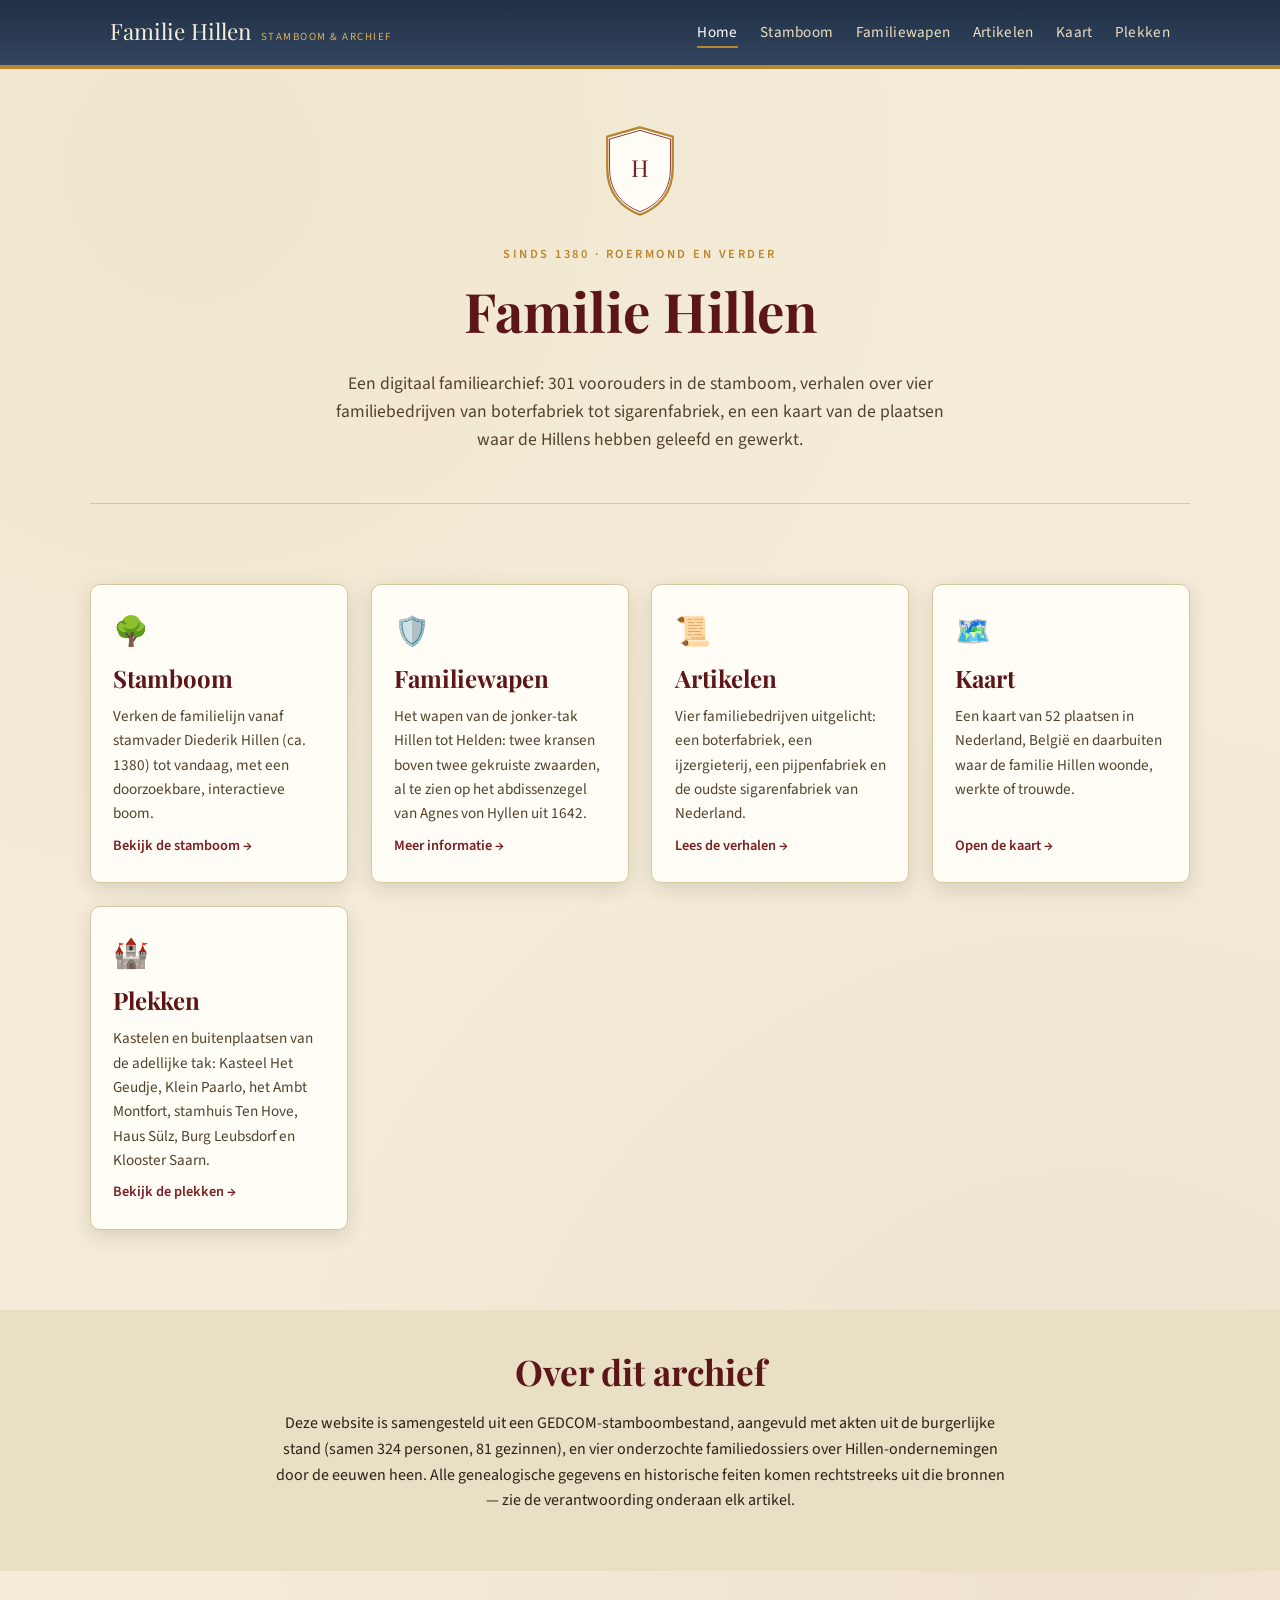
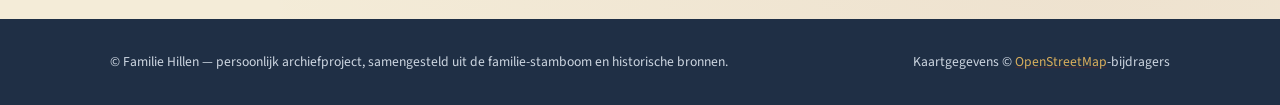
==== index.html @ 3fff516b "Eerste generaties: geen NN meer, stamvader schepen, kwartierbewijs 1577 en necrologium verwerkt Co-A" ====
<!DOCTYPE html>
<html lang="nl">
<head>
<meta charset="UTF-8">
<meta name="viewport" content="width=device-width, initial-scale=1.0">
<title>Home · Familie Hillen</title>
<meta name="description" content="Digitaal familiearchief van de familie Hillen: stamboom, familiewapen, artikelen en kaart.">
<link rel="preconnect" href="https://fonts.googleapis.com"><link rel="preconnect" href="https://fonts.gstatic.com" crossorigin><link href="https://fonts.googleapis.com/css2?family=Playfair+Display:wght@600;700;800&family=Source+Sans+3:wght@400;600;700&display=swap" rel="stylesheet">
<link rel="stylesheet" href="css/style.css">

</head>
<body>
<header class="site-header">
  <div class="container">
    <a class="brand" href="index.html">Familie Hillen <small>Stamboom &amp; archief</small></a>
    <button class="nav-toggle" id="nav-toggle" type="button" aria-label="Menu">
      <span></span><span></span><span></span>
    </button>
    <nav class="main-nav" id="main-nav">
      <ul>
        <li><a href="index.html" class="active">Home</a></li>
        <li><a href="stamboom.html">Stamboom</a></li>
        <li><a href="wapen.html">Familiewapen</a></li>
        <li><a href="artikelen.html">Artikelen</a></li>
        <li><a href="kaart.html">Kaart</a></li>
        <li><a href="plekken.html">Plekken</a></li>
      </ul>
    </nav>
  </div>
</header>
<main>

<section class="hero container">
  <svg class="hero-crest" viewBox="0 0 100 120" aria-hidden="true">
    <path d="M50 4 L92 16 V56 C92 90 72 108 50 116 C28 108 8 90 8 56 V16 Z"
          fill="#fffdf6" stroke="#b8862f" stroke-width="3"/>
    <path d="M50 4 L92 16 V56 C92 90 72 108 50 116 C28 108 8 90 8 56 V16 Z"
          fill="none" stroke="#7a1f22" stroke-width="1.2" transform="scale(0.93)" transform-origin="50 60"/>
    <text x="50" y="68" text-anchor="middle" font-family="Playfair Display, serif" font-size="30" fill="#7a1f22">H</text>
  </svg>
  <p class="kicker">Sinds 1380 · Roermond en verder</p>
  <h1>Familie Hillen</h1>
  <p class="lede">Een digitaal familiearchief: 301 voorouders in de stamboom, verhalen over
  vier familiebedrijven van boterfabriek tot sigarenfabriek, en een kaart van de plaatsen waar de Hillens
  hebben geleefd en gewerkt.</p>
</section>

<section class="section container">
  <div class="teaser-grid">
    <a class="teaser-card" href="stamboom.html">
      <span class="icon">🌳</span>
      <h3>Stamboom</h3>
      <p>Verken de familielijn vanaf stamvader Diederik Hillen (ca. 1380) tot vandaag, met een doorzoekbare,
      interactieve boom.</p>
      <span class="go">Bekijk de stamboom →</span>
    </a>
    <a class="teaser-card" href="wapen.html">
      <span class="icon">🛡️</span>
      <h3>Familiewapen</h3>
      <p>Het wapen van de jonker-tak Hillen tot Helden: twee kransen boven twee gekruiste zwaarden, al te zien op
      het abdissenzegel van Agnes von Hyllen uit 1642.</p>
      <span class="go">Meer informatie →</span>
    </a>
    <a class="teaser-card" href="artikelen.html">
      <span class="icon">📜</span>
      <h3>Artikelen</h3>
      <p>Vier familiebedrijven uitgelicht: een boterfabriek, een ijzergieterij, een pijpenfabriek en de oudste
      sigarenfabriek van Nederland.</p>
      <span class="go">Lees de verhalen →</span>
    </a>
    <a class="teaser-card" href="kaart.html">
      <span class="icon">🗺️</span>
      <h3>Kaart</h3>
      <p>Een kaart van 52 plaatsen in Nederland, België en daarbuiten waar de familie Hillen
      woonde, werkte of trouwde.</p>
      <span class="go">Open de kaart →</span>
    </a>
    <a class="teaser-card" href="plekken.html">
      <span class="icon">🏰</span>
      <h3>Plekken</h3>
      <p>Kastelen en buitenplaatsen van de adellijke tak: Kasteel Het Geudje, Klein Paarlo, het
      Ambt Montfort, stamhuis Ten Hove, Haus Sülz, Burg Leubsdorf en Klooster Saarn.</p>
      <span class="go">Bekijk de plekken →</span>
    </a>
  </div>
</section>

<section class="section alt">
  <div class="container narrow" style="text-align:center;">
    <h2>Over dit archief</h2>
    <p>Deze website is samengesteld uit een GEDCOM-stamboombestand, aangevuld met akten uit de burgerlijke stand
    (samen 324 personen, 81 gezinnen), en vier onderzochte familiedossiers over Hillen-ondernemingen door de eeuwen
    heen. Alle genealogische gegevens en historische feiten komen rechtstreeks uit die bronnen — zie de
    verantwoording onderaan elk artikel.</p>
  </div>
</section>

</main>
<footer class="site-footer">
  <div class="container">
    <span>&copy; Familie Hillen — persoonlijk archiefproject, samengesteld uit de familie-stamboom en historische bronnen.</span>
    <span>Kaartgegevens &copy; <a href="https://www.openstreetmap.org/copyright" target="_blank" rel="noopener">OpenStreetMap</a>-bijdragers</span>
  </div>
</footer>
<script>
document.getElementById('nav-toggle').addEventListener('click', function() {
  this.classList.toggle('open');
  document.getElementById('main-nav').classList.toggle('open');
});
</script>
<script src="js/lightbox.js"></script>
</body>
</html>
---- css/style.css ----
/* Familie Hillen — gedeelde stijl. Warme, "historisch archief"-uitstraling. */

:root {
  --parchment: #f4ecd8;
  --parchment-dark: #e9dfc4;
  --ink: #2b2115;
  --ink-soft: #52412c;
  --red: #7a1f22;
  --red-dark: #5c1618;
  --gold: #b8862f;
  --gold-light: #d9ae5c;
  --navy: #1f2f45;
  --navy-light: #33465f;
  --card-bg: #fffdf6;
  --border: #d8c7a0;
  --shadow: 0 6px 20px rgba(43, 33, 21, 0.14);
  --radius: 10px;
  --serif: "Playfair Display", Georgia, "Times New Roman", serif;
  --sans: "Source Sans 3", "Segoe UI", Arial, sans-serif;
}

* { box-sizing: border-box; }

html { scroll-behavior: smooth; }

body {
  margin: 0;
  background-color: var(--parchment);
  background-image:
    radial-gradient(circle at 15% 10%, rgba(184, 134, 47, 0.06), transparent 40%),
    radial-gradient(circle at 85% 90%, rgba(122, 31, 34, 0.05), transparent 45%);
  color: var(--ink);
  font-family: var(--sans);
  line-height: 1.6;
  -webkit-font-smoothing: antialiased;
}

h1, h2, h3, h4, .display {
  font-family: var(--serif);
  color: var(--red-dark);
  line-height: 1.2;
  margin: 0 0 0.5em;
}

h1 { font-size: clamp(2rem, 4vw + 1rem, 3.4rem); }
h2 { font-size: clamp(1.5rem, 2vw + 1rem, 2.2rem); }
h3 { font-size: clamp(1.15rem, 1vw + 1rem, 1.5rem); }

a { color: var(--red); text-decoration-color: rgba(122, 31, 34, 0.35); }
a:hover { color: var(--red-dark); }

p { margin: 0 0 1em; }

img { max-width: 100%; display: block; }

.container {
  max-width: 1100px;
  margin: 0 auto;
  padding: 0 1.25rem;
}

.narrow { max-width: 780px; }

/* Header / nav */
header.site-header {
  background: linear-gradient(180deg, var(--navy) 0%, var(--navy-light) 100%);
  color: #f4ecd8;
  border-bottom: 4px solid var(--gold);
}

.site-header .container {
  display: flex;
  align-items: center;
  justify-content: space-between;
  flex-wrap: wrap;
  gap: 0.75rem;
  padding-top: 0.9rem;
  padding-bottom: 0.9rem;
}

.brand {
  display: flex;
  align-items: baseline;
  gap: 0.6rem;
  font-family: var(--serif);
  font-size: 1.4rem;
  color: #f7efd9;
  text-decoration: none;
}

.brand small {
  font-family: var(--sans);
  font-size: 0.68rem;
  letter-spacing: 0.14em;
  text-transform: uppercase;
  color: var(--gold-light);
}

nav.main-nav ul {
  list-style: none;
  display: flex;
  gap: 1.4rem;
  margin: 0;
  padding: 0;
  flex-wrap: wrap;
}

nav.main-nav a {
  color: #ecdfc0;
  text-decoration: none;
  font-size: 0.95rem;
  letter-spacing: 0.02em;
  padding-bottom: 3px;
  border-bottom: 2px solid transparent;
}

nav.main-nav a:hover,
nav.main-nav a.active {
  color: #fff;
  border-bottom-color: var(--gold);
}

.nav-toggle { display: none; }

/* Hero */
.hero {
  padding: 3.4rem 0 3rem;
  text-align: center;
  border-bottom: 1px solid var(--border);
}

.hero .kicker {
  font-family: var(--sans);
  text-transform: uppercase;
  letter-spacing: 0.2em;
  font-size: 0.78rem;
  color: var(--gold);
  font-weight: 600;
}

.hero p.lede {
  max-width: 620px;
  margin: 0.9rem auto 0;
  font-size: 1.1rem;
  color: var(--ink-soft);
}

.hero-crest {
  width: 78px;
  height: 96px;
  margin: 0 auto 1.1rem;
}

/* Section teasers on the homepage */
.teaser-grid {
  display: grid;
  grid-template-columns: repeat(auto-fit, minmax(220px, 1fr));
  gap: 1.4rem;
  margin: 2.4rem 0;
}

.teaser-card {
  background: var(--card-bg);
  border: 1px solid var(--border);
  border-radius: var(--radius);
  box-shadow: var(--shadow);
  padding: 1.6rem 1.4rem;
  text-decoration: none;
  color: var(--ink);
  display: flex;
  flex-direction: column;
  gap: 0.5rem;
  transition: transform 0.15s ease, box-shadow 0.15s ease;
}

.teaser-card:hover {
  transform: translateY(-3px);
  box-shadow: 0 10px 26px rgba(43, 33, 21, 0.2);
}

.teaser-card .icon { font-size: 1.8rem; }
.teaser-card h3 { margin-bottom: 0.2rem; }
.teaser-card p { color: var(--ink-soft); font-size: 0.95rem; margin: 0; }
.teaser-card .go { margin-top: auto; color: var(--red); font-weight: 600; font-size: 0.9rem; }

/* Generic content sections */
.section { padding: 2.6rem 0; }
.section.alt { background: var(--parchment-dark); }
.section-head { text-align: center; margin-bottom: 2rem; }
.section-head .kicker {
  text-transform: uppercase;
  letter-spacing: 0.16em;
  font-size: 0.75rem;
  color: var(--gold);
  font-weight: 700;
}

/* Cards used on the articles overview */
.card-grid {
  display: grid;
  grid-template-columns: repeat(auto-fit, minmax(250px, 1fr));
  gap: 1.6rem;
}

.article-card {
  background: var(--card-bg);
  border: 1px solid var(--border);
  border-radius: var(--radius);
  overflow: hidden;
  box-shadow: var(--shadow);
  text-decoration: none;
  color: var(--ink);
  display: flex;
  flex-direction: column;
}

.article-card .thumb {
  aspect-ratio: 4 / 3;
  overflow: hidden;
  background: var(--parchment-dark);
}

.article-card .thumb img { width: 100%; height: 100%; object-fit: cover; }

.article-card .body { padding: 1.1rem 1.2rem 1.4rem; display: flex; flex-direction: column; gap: 0.4rem; flex: 1; }
.article-card .era { font-size: 0.78rem; text-transform: uppercase; letter-spacing: 0.08em; color: var(--gold); font-weight: 700; }
.article-card h3 { margin: 0; }
.article-card p { color: var(--ink-soft); font-size: 0.93rem; margin: 0; }
.article-card .go { margin-top: auto; color: var(--red); font-weight: 600; font-size: 0.88rem; }

/* Article detail page */
.article-hero {
  position: relative;
  border-bottom: 4px solid var(--gold);
  background: var(--parchment-dark);
  display: flex;
  justify-content: center;
}
.article-hero img { width: auto; height: auto; max-width: 100%; max-height: 420px; object-fit: contain; }
.article-hero .caption {
  font-size: 0.8rem;
  color: var(--ink-soft);
  background: var(--parchment-dark);
  padding: 0.5rem 1rem;
  border-top: 1px solid var(--border);
}

.article-head { padding: 2rem 0 0.4rem; text-align: center; }
.article-head .era { color: var(--gold); text-transform: uppercase; letter-spacing: 0.14em; font-size: 0.78rem; font-weight: 700; }
.article-head h1 { margin: 0.4rem 0 0.3rem; }
.article-head .sub { color: var(--ink-soft); font-size: 1.05rem; }

.article-layout {
  display: grid;
  grid-template-columns: 240px 1fr;
  gap: 2.4rem;
  align-items: start;
  padding: 1.6rem 0 3rem;
}

@media (max-width: 780px) {
  .article-layout { grid-template-columns: 1fr; }
}

.facts-box {
  background: var(--card-bg);
  border: 1px solid var(--border);
  border-left: 5px solid var(--red);
  border-radius: var(--radius);
  padding: 1.2rem 1.3rem;
  position: sticky;
  top: 1rem;
  box-shadow: var(--shadow);
}
.facts-box dt {
  font-size: 0.72rem;
  text-transform: uppercase;
  letter-spacing: 0.1em;
  color: var(--gold);
  font-weight: 700;
  margin-top: 0.9rem;
}
.facts-box dt:first-child { margin-top: 0; }
.facts-box dd { margin: 0.2rem 0 0; font-size: 0.92rem; color: var(--ink); }

.article-body h2 {
  margin-top: 2.1rem;
  border-bottom: 1px solid var(--border);
  padding-bottom: 0.35rem;
}
.article-body figure { margin: 1.6rem 0; }
.article-body figure img { border: 1px solid var(--border); border-radius: 6px; box-shadow: var(--shadow); }
.article-body figcaption { font-size: 0.83rem; color: var(--ink-soft); margin-top: 0.4rem; font-style: italic; }

.sources {
  margin-top: 2.4rem;
  padding-top: 1.2rem;
  border-top: 1px solid var(--border);
  font-size: 0.82rem;
  color: var(--ink-soft);
}
.sources h4 { font-family: var(--sans); font-size: 0.78rem; text-transform: uppercase; letter-spacing: 0.1em; color: var(--gold); margin-bottom: 0.5rem; }
.sources ul { padding-left: 1.1rem; margin: 0; }
.sources li { margin-bottom: 0.25rem; }

/* Stamboom page */
#tree-wrap {
  border: 1px solid var(--border);
  border-radius: var(--radius);
  background: var(--card-bg);
  box-shadow: var(--shadow);
  overflow: hidden;
  position: relative;
}
#tree-svg { width: 100%; height: 75vh; min-height: 520px; display: block; cursor: grab; }
#tree-svg:active { cursor: grabbing; }

.tree-toolbar {
  display: flex;
  gap: 0.8rem;
  flex-wrap: wrap;
  align-items: center;
  margin-bottom: 1rem;
}

.search-box {
  position: relative;
  flex: 1;
  min-width: 240px;
}

.search-box input[type="search"] {
  width: 100%;
  padding: 0.55rem 0.8rem;
  border: 1px solid var(--border);
  border-radius: 6px;
  font-size: 0.95rem;
  background: var(--card-bg);
}

.tree-toolbar button, .btn {
  padding: 0.55rem 1rem;
  border: 1px solid var(--red);
  background: var(--red);
  color: #fff;
  border-radius: 6px;
  cursor: pointer;
  font-size: 0.9rem;
}
.tree-toolbar button.secondary, .btn.secondary {
  background: transparent;
  color: var(--red);
}
.tree-toolbar button.secondary.active {
  background: var(--navy);
  border-color: var(--navy);
  color: #fff;
}
#my-line-btn {
  background: var(--gold);
  border-color: var(--gold);
  color: #fff;
}

.depth-controls {
  display: flex;
  align-items: center;
  gap: 0.35rem;
  background: var(--card-bg);
  border: 1px solid var(--border);
  border-radius: 6px;
  padding: 0.3rem 0.5rem;
}
.depth-label { font-size: 0.82rem; color: var(--ink-soft); margin-right: 0.1rem; }
.depth-btn {
  padding: 0.35rem 0.6rem;
  border: 1px solid var(--border);
  background: transparent;
  color: var(--ink);
  border-radius: 5px;
  cursor: pointer;
  font-size: 0.85rem;
}
.depth-btn.active { background: var(--navy); border-color: var(--navy); color: #fff; }

#search-results {
  position: absolute;
  top: calc(100% + 4px);
  left: 0;
  width: 100%;
  z-index: 50;
  background: var(--card-bg);
  border: 1px solid var(--border);
  border-radius: 6px;
  box-shadow: 0 8px 24px rgba(43, 33, 21, 0.2);
  max-height: 280px;
  overflow-y: auto;
  display: none;
}
#search-results div {
  padding: 0.5rem 0.8rem;
  cursor: pointer;
  font-size: 0.9rem;
  border-bottom: 1px solid var(--parchment-dark);
}
#search-results div:hover { background: var(--parchment-dark); }
#search-results .search-years {
  color: var(--ink-soft);
  font-size: 0.82rem;
}
#search-results .search-hint {
  display: block;
  font-size: 0.78rem;
  color: var(--gold);
  margin-top: 0.15rem;
  line-height: 1.3;
  white-space: nowrap;
  overflow: hidden;
  text-overflow: ellipsis;
}

/* Vertical tree — nodes */
.tree-node circle {
  fill: var(--card-bg);
  stroke: var(--red);
  stroke-width: 2.5px;
  cursor: pointer;
  transition: fill 0.15s;
}
.tree-node.has-children circle {
  fill: var(--gold-light);
}
.tree-node circle:hover {
  fill: var(--red);
  stroke: var(--red-dark);
}
.tree-node .node-name {
  font-family: var(--sans);
  font-size: 12px;
  font-weight: 600;
  fill: var(--ink);
  cursor: pointer;
  transition: fill 0.12s;
}
.tree-node .node-name:hover {
  fill: var(--red);
  text-decoration: underline;
}
.tree-node .node-years {
  font-family: var(--sans);
  font-size: 10px;
  fill: var(--ink-soft);
}
.tree-node .node-toggle {
  font-family: var(--sans);
  font-size: 11px;
  font-weight: 700;
  fill: #fff;
  cursor: pointer;
  pointer-events: all;
}

/* Vertical tree — links (step connectors) */
.tree-link {
  fill: none;
  stroke: var(--border);
  stroke-width: 2.2px;
}

/* "Mijn tak" — Thijn's own direct line, root to self. Bold and unmistakable against the thin gray tree links. */
.tree-node.my-line circle {
  r: 9;
  fill: var(--gold-light);
  stroke: var(--gold);
  stroke-width: 5px;
}
.tree-node.my-line .node-name {
  fill: #8a5a00;
  font-weight: 700;
  font-size: 13px;
}
.tree-link.my-line {
  stroke: var(--gold);
  stroke-width: 6px;
  stroke-linecap: round;
}

/* Highlighted node */
.tree-node.highlighted circle {
  stroke: var(--gold) !important;
  stroke-width: 4px !important;
  fill: var(--red) !important;
  filter: drop-shadow(0 0 10px rgba(184, 134, 47, 0.9));
  animation: pulse-node 1.5s ease-in-out infinite alternate;
}
@keyframes pulse-node {
  0% { transform: scale(1); filter: drop-shadow(0 0 4px rgba(184, 134, 47, 0.7)); }
  100% { transform: scale(1.35); filter: drop-shadow(0 0 14px rgba(184, 134, 47, 1)); }
}
.tree-node.highlighted .node-name {
  font-weight: 800;
  fill: var(--red-dark);
}

.search-spouse {
  color: var(--gold);
  font-size: 0.8rem;
  font-style: italic;
}

.detail-banner {
  padding: 0.75rem 0.9rem;
  margin-bottom: 1rem;
  border-radius: 6px;
  font-size: 0.85rem;
  line-height: 1.4;
}
.detail-banner.partner {
  background: #fff8eb;
  border: 1px solid var(--gold);
  border-left: 4px solid var(--gold);
  color: var(--ink);
}
.detail-banner.unlinked {
  background: #fdf5f5;
  border: 1px solid #d88;
  border-left: 4px solid var(--red);
  color: var(--ink);
}
.detail-link, .detail-child-link {
  color: var(--red);
  font-weight: 600;
  cursor: pointer;
  text-decoration: underline;
  text-decoration-color: rgba(122, 31, 34, 0.3);
}
.detail-link:hover, .detail-child-link:hover {
  color: var(--red-dark);
}
.btn-suggest {
  display: inline-block;
  margin-top: 0.5rem;
  padding: 0.35rem 0.75rem;
  background: var(--red);
  color: #fff;
  border: none;
  border-radius: 4px;
  font-size: 0.82rem;
  cursor: pointer;
  transition: background 0.15s;
}
.btn-suggest:hover {
  background: var(--red-dark);
}

/* Slide-in detail panel */
#detail-panel {
  position: fixed;
  top: 0;
  right: -420px;
  width: 400px;
  max-width: 90vw;
  height: 100vh;
  background: var(--card-bg);
  border-left: 5px solid var(--gold);
  box-shadow: -4px 0 24px rgba(43, 33, 21, 0.18);
  z-index: 100;
  overflow-y: auto;
  padding: 0;
  transition: right 0.35s cubic-bezier(0.4, 0, 0.2, 1);
  display: block;
}
#detail-panel.active {
  right: 0;
}

.detail-close {
  position: absolute;
  top: 1rem;
  right: 1rem;
  background: none;
  border: none;
  font-size: 1.6rem;
  cursor: pointer;
  color: var(--ink-soft);
  line-height: 1;
  z-index: 2;
  padding: 0.2rem 0.5rem;
  border-radius: 4px;
}
.detail-close:hover {
  background: var(--parchment-dark);
  color: var(--red);
}

.detail-header {
  padding: 2rem 1.6rem 1.2rem;
  border-bottom: 1px solid var(--border);
  background: linear-gradient(180deg, var(--parchment-dark) 0%, var(--card-bg) 100%);
}
.detail-header.male {
  border-top: 4px solid #3b6ea5;
}
.detail-header.female {
  border-top: 4px solid #a53b6e;
}
.detail-sex {
  font-size: 1.4rem;
  display: block;
  margin-bottom: 0.3rem;
}
.detail-header h3 {
  font-family: var(--serif);
  font-size: 1.4rem;
  color: var(--red-dark);
  margin: 0 0 0.2rem;
}
.detail-years {
  color: var(--gold);
  font-weight: 700;
  font-size: 1rem;
}

.detail-body {
  padding: 1.2rem 1.6rem 2rem;
}

.detail-field {
  margin-bottom: 0.9rem;
}
.detail-label {
  display: block;
  font-size: 0.72rem;
  text-transform: uppercase;
  letter-spacing: 0.1em;
  color: var(--gold);
  font-weight: 700;
  margin-bottom: 0.15rem;
}
.detail-field span:last-child {
  font-size: 0.95rem;
  color: var(--ink);
}

.detail-child-link {
  color: var(--red);
  cursor: pointer;
  text-decoration: underline;
  text-decoration-color: rgba(122, 31, 34, 0.3);
}
.detail-child-link:hover {
  color: var(--red-dark);
}

.detail-note {
  margin-top: 1rem;
  padding: 0.8rem 1rem;
  background: var(--parchment);
  border-radius: 6px;
  font-size: 0.9rem;
  color: var(--ink-soft);
  line-height: 1.5;
  border-left: 3px solid var(--gold-light);
}

.detail-sources {
  margin-top: 1.2rem;
  padding-top: 0.8rem;
  border-top: 1px solid var(--border);
}
.detail-sources ul {
  padding-left: 1.1rem;
  margin: 0.3rem 0 0;
  font-size: 0.82rem;
  color: var(--ink-soft);
}
.detail-sources li {
  margin-bottom: 0.25rem;
}

.view-toggle-row { display: flex; justify-content: space-between; align-items: center; flex-wrap: wrap; gap: 0.8rem; margin-bottom: 1.2rem; }
.view-toggle { display: flex; gap: 0.5rem; }
.view-toggle button {
  padding: 0.45rem 0.9rem;
  border: 1px solid var(--border);
  background: var(--card-bg);
  border-radius: 6px;
  cursor: pointer;
  font-size: 0.88rem;
}
.view-toggle button.active { background: var(--navy); color: #fff; border-color: var(--navy); }

#list-view { display: none; }
#list-view.active { display: block; }
#tree-view.hidden { display: none; }

.alpha-list { columns: 3; column-gap: 2rem; }
@media (max-width: 700px) { .alpha-list { columns: 1; } }
.alpha-list .letter-group { break-inside: avoid; margin-bottom: 1.2rem; }
.alpha-list h4 { color: var(--gold); border-bottom: 1px solid var(--border); font-family: var(--sans); font-size: 0.9rem; text-transform: uppercase; letter-spacing: 0.08em; }
.alpha-list ul { list-style: none; padding: 0; margin: 0; }
.alpha-list li { padding: 0.15rem 0; font-size: 0.92rem; cursor: pointer; }
.alpha-list li:hover { color: var(--red); }
.alpha-list li .yrs { color: var(--ink-soft); font-size: 0.82rem; }

/* Familiewapen */
.wapen-shell { display: flex; flex-direction: column; align-items: center; gap: 1.6rem; text-align: center; margin-bottom: 2rem; }
.wapen-shell .howto-box { width: 100%; max-width: 560px; }
.shield-placeholder { width: 220px; }
.wapen-hero {
  max-width: 260px;
  border: 1px solid var(--border);
  border-radius: var(--radius);
  background: var(--card-bg);
  box-shadow: var(--shadow);
  padding: 1rem;
}
.wapen-gallery {
  display: grid;
  grid-template-columns: repeat(auto-fit, minmax(180px, 1fr));
  gap: 1.4rem;
  margin: 0 auto 2rem;
  max-width: 1000px;
}
.wapen-gallery figure { margin: 0; text-align: center; }
.wapen-gallery img {
  width: 100%;
  height: 220px;
  object-fit: contain;
  background: var(--card-bg);
  border: 1px solid var(--border);
  border-radius: var(--radius);
  box-shadow: var(--shadow);
  padding: 0.6rem;
}
.wapen-gallery figcaption { font-size: 0.82rem; color: var(--ink-soft); margin-top: 0.5rem; font-style: italic; }
.howto-box {
  background: var(--card-bg);
  border: 1px dashed var(--gold);
  border-radius: var(--radius);
  padding: 1.4rem 1.6rem;
  text-align: left;
  max-width: 560px;
}
.howto-box h3 { margin-top: 0; }
.howto-box code { background: var(--parchment-dark); padding: 0.1rem 0.4rem; border-radius: 4px; font-size: 0.85rem; }

/* Plekken */
.plek-card {
  display: grid;
  grid-template-columns: 280px 1fr;
  gap: 1.6rem;
  align-items: start;
  background: var(--card-bg);
  border: 1px solid var(--border);
  border-radius: var(--radius);
  box-shadow: var(--shadow);
  padding: 1.4rem;
  margin-bottom: 1.8rem;
}
.plek-card.no-image { grid-template-columns: 1fr; }
.plek-card img { width: 100%; max-height: 220px; object-fit: cover; border-radius: 6px; border: 1px solid var(--border); }
.plek-card h2 { margin: 0.2rem 0 0.5rem; }
.plek-card .era { color: var(--gold); text-transform: uppercase; font-size: 0.78rem; letter-spacing: 0.08em; font-weight: 700; margin: 0; }
.plek-card p { margin: 0 0 0.8rem; }
.plek-card p:last-child { margin-bottom: 0; }
@media (max-width: 700px) {
  .plek-card { grid-template-columns: 1fr; }
}
.plek-card .bron { font-size: 0.82rem; color: var(--ink-soft); }
.plek-card figure { margin: 0 0 0.8rem; }
.plek-card figcaption { font-size: 0.8rem; color: var(--ink-soft); margin-top: 0.2rem; }

/* Plekken: mapjes per tak */
.plek-folder {
  border: 1px solid var(--border);
  border-radius: var(--radius);
  background: var(--parchment-dark);
  margin-bottom: 1.2rem;
}
.plek-folder > summary {
  list-style: none;
  cursor: pointer;
  padding: 1rem 1.3rem;
  display: flex;
  align-items: baseline;
  gap: 0.8rem;
  flex-wrap: wrap;
}
.plek-folder > summary::-webkit-details-marker { display: none; }
.plek-folder > summary::before {
  content: "📁";
  font-size: 1.3rem;
}
.plek-folder[open] > summary::before { content: "📂"; }
.plek-folder > summary h2 { margin: 0; font-size: 1.35rem; }
.plek-folder > summary .folder-sub { color: var(--ink-soft); font-size: 0.92rem; }
.plek-folder > summary .folder-count {
  margin-left: auto;
  color: var(--gold);
  font-weight: 700;
  font-size: 0.85rem;
  text-transform: uppercase;
  letter-spacing: 0.06em;
}
.plek-folder .folder-body { padding: 0 1.3rem 0.4rem; }
.plek-folder .plek-card h2 { font-size: 1.25rem; }

/* Archiefbewijs (screenshots van archiefbeschrijvingen) */
.archief-shots { display: grid; grid-template-columns: repeat(auto-fill, minmax(190px, 1fr)); gap: 0.9rem; margin: 0.4rem 0 0.8rem; align-items: start; }
.archief-shots img { max-height: 190px !important; object-fit: contain !important; background: #fff; cursor: zoom-in; }

/* Kaart */
#map { height: 68vh; min-height: 480px; border-radius: var(--radius); border: 1px solid var(--border); box-shadow: var(--shadow); }
.leaflet-popup-content h4 { margin: 0 0 0.3rem; font-family: var(--serif); color: var(--red-dark); }
.leaflet-popup-content ul { margin: 0.3rem 0 0; padding-left: 1.1rem; font-size: 0.86rem; }
.map-legend { font-size: 0.85rem; color: var(--ink-soft); margin-top: 0.8rem; }

/* Footer */
footer.site-footer {
  background: var(--navy);
  color: #cdd6e1;
  padding: 2rem 0;
  margin-top: 3rem;
  font-size: 0.85rem;
}
footer.site-footer a { color: var(--gold-light); }
footer.site-footer .container { display: flex; justify-content: space-between; flex-wrap: wrap; gap: 0.8rem; }

/* ===== MOBILE RESPONSIVE ===== */

/* Hamburger toggle — hidden on desktop */
.nav-toggle {
  display: none;
  background: none;
  border: none;
  cursor: pointer;
  padding: 0.4rem;
  z-index: 20;
}
.nav-toggle span {
  display: block;
  width: 24px;
  height: 2.5px;
  background: var(--gold-light);
  border-radius: 2px;
  margin: 5px 0;
  transition: transform 0.25s, opacity 0.2s;
}
.nav-toggle.open span:nth-child(1) { transform: translateY(7.5px) rotate(45deg); }
.nav-toggle.open span:nth-child(2) { opacity: 0; }
.nav-toggle.open span:nth-child(3) { transform: translateY(-7.5px) rotate(-45deg); }

@media (max-width: 640px) {
  /* Header & hamburger nav */
  .nav-toggle { display: block; }

  .site-header .container {
    flex-wrap: wrap;
    justify-content: space-between;
    align-items: center;
  }

  nav.main-nav {
    display: none;
    width: 100%;
    order: 3;
  }
  nav.main-nav.open {
    display: block;
  }
  nav.main-nav ul {
    flex-direction: column;
    gap: 0;
    width: 100%;
  }
  nav.main-nav li {
    border-top: 1px solid rgba(255,255,255,0.08);
  }
  nav.main-nav a {
    display: block;
    padding: 0.7rem 0;
    font-size: 1rem;
  }

  .brand { font-size: 1.15rem; }
  .brand small { display: none; }

  /* Section & content */
  .section { padding: 1.4rem 0; }
  .container { padding: 0 0.8rem; }
  .section-head { margin-bottom: 1.2rem; }
  .section-head h1 { font-size: 1.6rem; }
  .section-head .narrow { font-size: 0.9rem; }

  /* View toggle — full width */
  .view-toggle {
    width: 100%;
  }
  .view-toggle button {
    flex: 1;
    text-align: center;
    padding: 0.55rem 0.5rem;
    font-size: 0.82rem;
  }

  /* Tree toolbar — stacked */
  .tree-toolbar {
    flex-direction: column;
    gap: 0.5rem;
  }
  .search-box {
    width: 100%;
    min-width: 0;
  }
  .search-box input[type="search"] {
    font-size: 16px; /* prevents iOS zoom on focus */
  }
  .tree-toolbar button {
    width: 100%;
    text-align: center;
  }
  /* Search results dropdown */
  #search-results {
    width: 100%;
    left: 0;
  }

  /* Tree SVG — shorter on mobile */
  #tree-svg {
    height: 55vh;
    min-height: 320px;
  }

  /* Detail panel — bottom sheet on mobile */
  #detail-panel {
    position: fixed;
    top: auto;
    bottom: -100%;
    left: 0;
    right: auto;
    width: 100%;
    max-width: 100vw;
    height: 70vh;
    max-height: 70vh;
    border-left: none;
    border-top: 5px solid var(--gold);
    border-radius: 16px 16px 0 0;
    box-shadow: 0 -4px 24px rgba(43, 33, 21, 0.22);
    transition: bottom 0.35s cubic-bezier(0.4, 0, 0.2, 1);
  }
  #detail-panel.active {
    right: auto;
    bottom: 0;
  }

  .detail-header {
    padding: 1.4rem 1.2rem 1rem;
  }
  .detail-header h3 {
    font-size: 1.2rem;
  }
  .detail-body {
    padding: 1rem 1.2rem 1.6rem;
  }
  .detail-close {
    top: 0.8rem;
    right: 0.8rem;
    font-size: 1.8rem;
    padding: 0.4rem 0.6rem;
  }

  /* Alpha list — single column */
  .alpha-list { columns: 1; }
  .alpha-list li {
    padding: 0.4rem 0;
    font-size: 0.95rem;
  }

  /* Footer */
  footer.site-footer .container {
    flex-direction: column;
    text-align: center;
    gap: 0.4rem;
  }
  footer.site-footer { padding: 1.4rem 0; font-size: 0.8rem; }

  /* Article layouts */
  .article-layout { grid-template-columns: 1fr; gap: 1.2rem; }
  .teaser-grid { grid-template-columns: 1fr; gap: 1rem; }
  .card-grid { grid-template-columns: 1fr; gap: 1rem; }

  /* Hero */
  .hero { padding: 2rem 0 1.6rem; }
}

/* Tablet tweaks */
@media (min-width: 641px) and (max-width: 900px) {
  .alpha-list { columns: 2; }

  #detail-panel {
    width: 340px;
  }

  .search-box {
    min-width: 160px;
  }
}

/* Touch-friendly: larger tap targets on touch devices */
@media (pointer: coarse) {
  .tree-node circle {
    r: 10;
    stroke-width: 3px;
  }
  .tree-node .node-name {
    font-size: 13px;
  }
  .alpha-list li {
    padding: 0.45rem 0;
  }
  .view-toggle button {
    padding: 0.6rem 0.9rem;
  }
  .tree-toolbar button {
    padding: 0.6rem 1rem;
  }
}

/* Lightbox: foto's op volledige grootte */
img.zoomable { cursor: zoom-in; }
img.zoomable:focus-visible { outline: 3px solid var(--gold); outline-offset: 2px; }
.lightbox {
  position: fixed;
  inset: 0;
  z-index: 2000;
  background: rgba(20, 16, 10, 0.92);
  display: flex;
  align-items: center;
  justify-content: center;
  padding: 2.5rem 1rem 1rem;
  cursor: zoom-out;
}
.lightbox[hidden] { display: none; }
.lightbox figure { margin: 0; max-width: 100%; max-height: 100%; display: flex; flex-direction: column; align-items: center; }
.lightbox img {
  max-width: 96vw;
  max-height: calc(100vh - 7rem);
  width: auto;
  height: auto;
  object-fit: contain;
  background: #fff;
  border-radius: 4px;
  box-shadow: 0 10px 40px rgba(0, 0, 0, 0.5);
  cursor: default;
}
.lightbox figcaption { color: #f3ead6; font-size: 0.9rem; margin-top: 0.7rem; max-width: 60rem; text-align: center; }
.lightbox-close {
  position: absolute;
  top: 0.6rem;
  right: 1rem;
  background: none;
  border: 0;
  color: #fff;
  font-size: 2.4rem;
  line-height: 1;
  cursor: pointer;
}
body.lightbox-open { overflow: hidden; }

/* ===== Telefoon: leesbaarheid en gebruiksgemak ===== */
@media (max-width: 780px) {
  /* feitenbox niet laten meeschuiven over de tekst */
  .facts-box { position: static; top: auto; }
  /* artikelfoto boven, onderschrift eronder */
  .article-hero { flex-direction: column; align-items: stretch; }
  .article-hero img { max-height: 60vh; width: 100%; object-fit: contain; }
  .article-hero .caption { border-top: 1px solid var(--border); font-size: 0.82rem; }
  .article-layout { gap: 1.4rem; padding-top: 1rem; }
  .article-body { font-size: 1.02rem; overflow-wrap: anywhere; }
  .article-body figure { margin: 1.2rem 0; }
  /* ruimte langs de schermrand */
  .container { padding-left: 1rem; padding-right: 1rem; }
  .hero { padding: 2.2rem 1rem 2rem; }
  .hero p.lede { font-size: 1.02rem; }
  /* mapjes op Plekken: minder dubbele binnenmarge */
  .plek-folder > summary { padding: 0.9rem 1rem; gap: 0.3rem 0.6rem; }
  .plek-folder > summary h2 { font-size: 1.2rem; }
  .plek-folder > summary .folder-sub { flex-basis: 100%; order: 3; font-size: 0.88rem; }
  .plek-folder > summary .folder-count { margin-left: auto; }
  .plek-folder .folder-body { padding: 0 0.6rem 0.2rem; }
  .plek-card { padding: 1rem; gap: 0.9rem; margin-bottom: 1rem; }
  .plek-card img { max-height: 260px; }
  .plek-card ul { padding-left: 1.1rem; }
  /* overige blokken */
  .howto-box { padding: 1.1rem; }
  .wapen-gallery { gap: 0.8rem; }
  .lightbox { padding: 2.8rem 0.4rem 0.6rem; }
  .lightbox img { max-width: 100vw; }
}

/* Stamboom op de telefoon: compacte knoppen, meer ruimte voor de boom */
#export-btn {
  font: inherit;
  font-size: 0.85rem;
  padding: 0.45rem 0.9rem;
  border: 1px solid var(--border);
  border-radius: 8px;
  background: var(--card-bg);
  color: var(--ink);
  cursor: pointer;
}
@media (max-width: 640px) {
  .view-toggle-row { gap: 0.5rem; margin-bottom: 0.7rem; }
  #export-btn { width: 100%; }
  .tree-toolbar {
    display: grid;
    grid-template-columns: 1fr 1fr;
    gap: 0.45rem;
  }
  .tree-toolbar .search-box,
  .tree-toolbar #toggle-extinct-btn,
  .tree-toolbar .depth-controls { grid-column: 1 / -1; }
  .tree-toolbar button { padding: 0.55rem 0.4rem; font-size: 0.9rem; }
  .depth-controls { justify-content: space-between; width: 100%; box-sizing: border-box; }
  .depth-btn { flex: 1; min-width: 0; padding: 0.45rem 0; }
  #tree-svg { height: 68vh; }
}
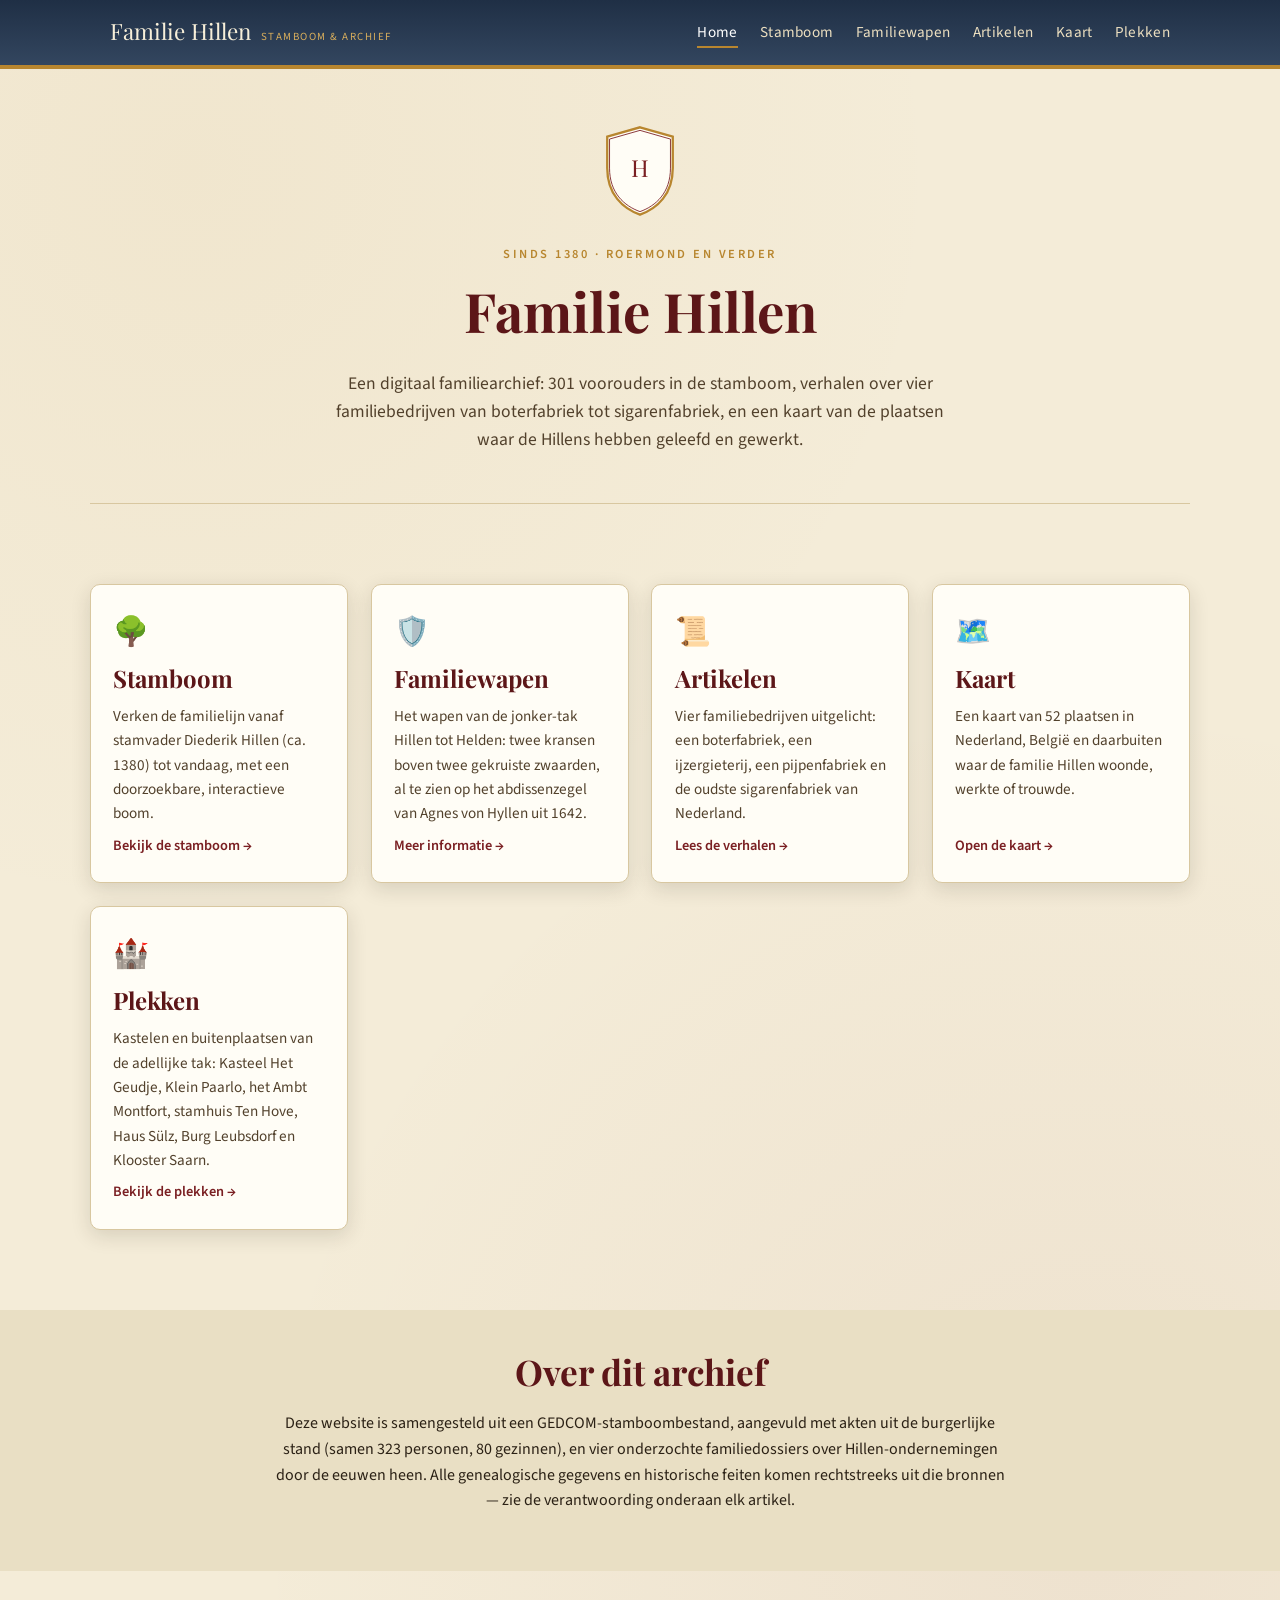
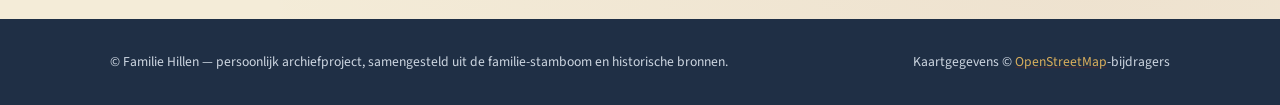
==== commit 9ff2ad0f: "Stamvader samengevoegd (P0010 in P0001); wapenpagina: getuigenis 1577 'von alters' Co-Authored-By: C" ====
--- a/index.html
+++ b/index.html
@@ -89,7 +89,7 @@
   <div class="container narrow" style="text-align:center;">
     <h2>Over dit archief</h2>
     <p>Deze website is samengesteld uit een GEDCOM-stamboombestand, aangevuld met akten uit de burgerlijke stand
-    (samen 324 personen, 81 gezinnen), en vier onderzochte familiedossiers over Hillen-ondernemingen door de eeuwen
+    (samen 323 personen, 80 gezinnen), en vier onderzochte familiedossiers over Hillen-ondernemingen door de eeuwen
     heen. Alle genealogische gegevens en historische feiten komen rechtstreeks uit die bronnen — zie de
     verantwoording onderaan elk artikel.</p>
   </div>
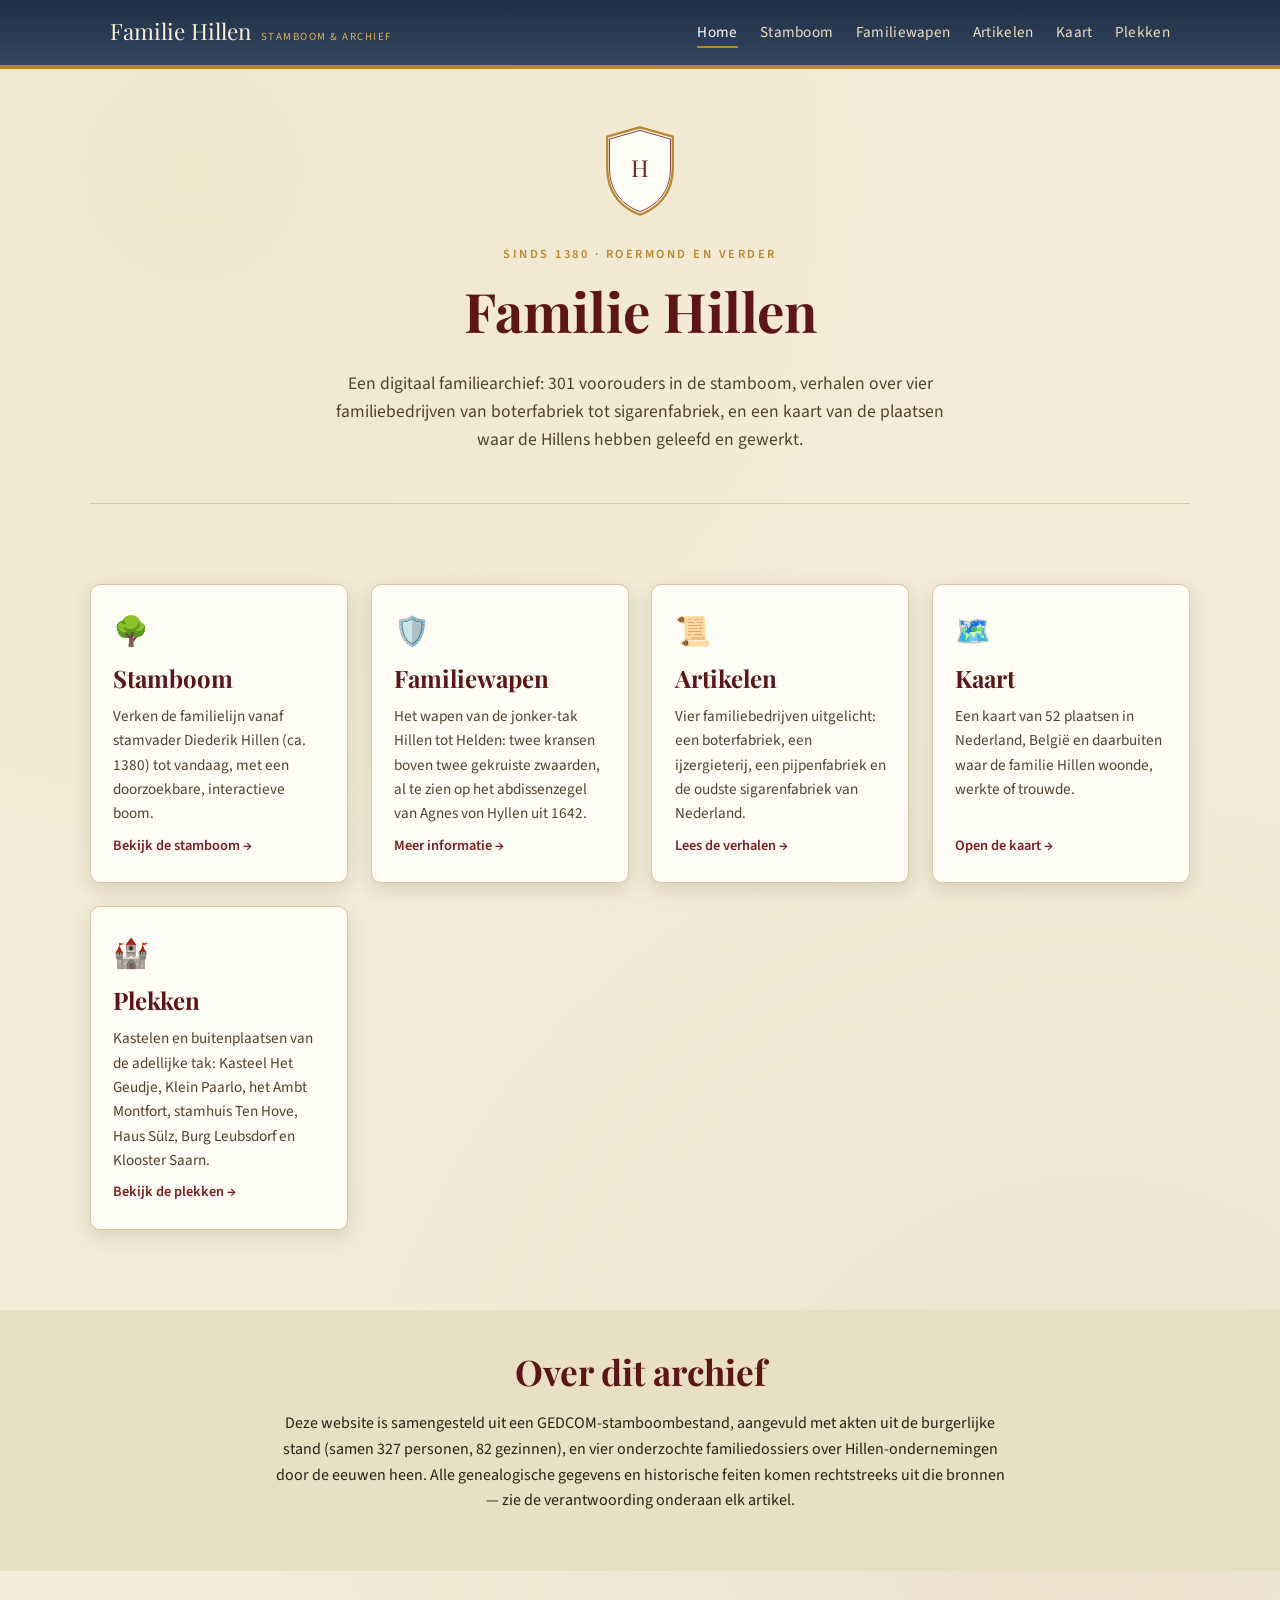
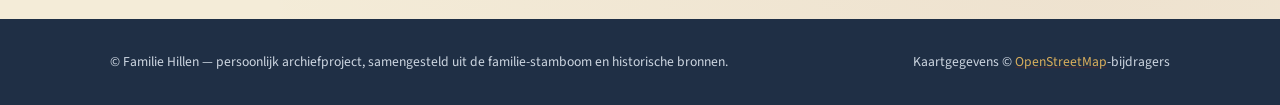
==== commit 9e900ca7: "Godart Hillen: kinderen Dederick, Marie en Mechtelt (akte 1461); oudste zegels 1454/1465 Co-Authored" ====
--- a/index.html
+++ b/index.html
@@ -89,7 +89,7 @@
   <div class="container narrow" style="text-align:center;">
     <h2>Over dit archief</h2>
     <p>Deze website is samengesteld uit een GEDCOM-stamboombestand, aangevuld met akten uit de burgerlijke stand
-    (samen 323 personen, 80 gezinnen), en vier onderzochte familiedossiers over Hillen-ondernemingen door de eeuwen
+    (samen 327 personen, 82 gezinnen), en vier onderzochte familiedossiers over Hillen-ondernemingen door de eeuwen
     heen. Alle genealogische gegevens en historische feiten komen rechtstreeks uit die bronnen — zie de
     verantwoording onderaan elk artikel.</p>
   </div>
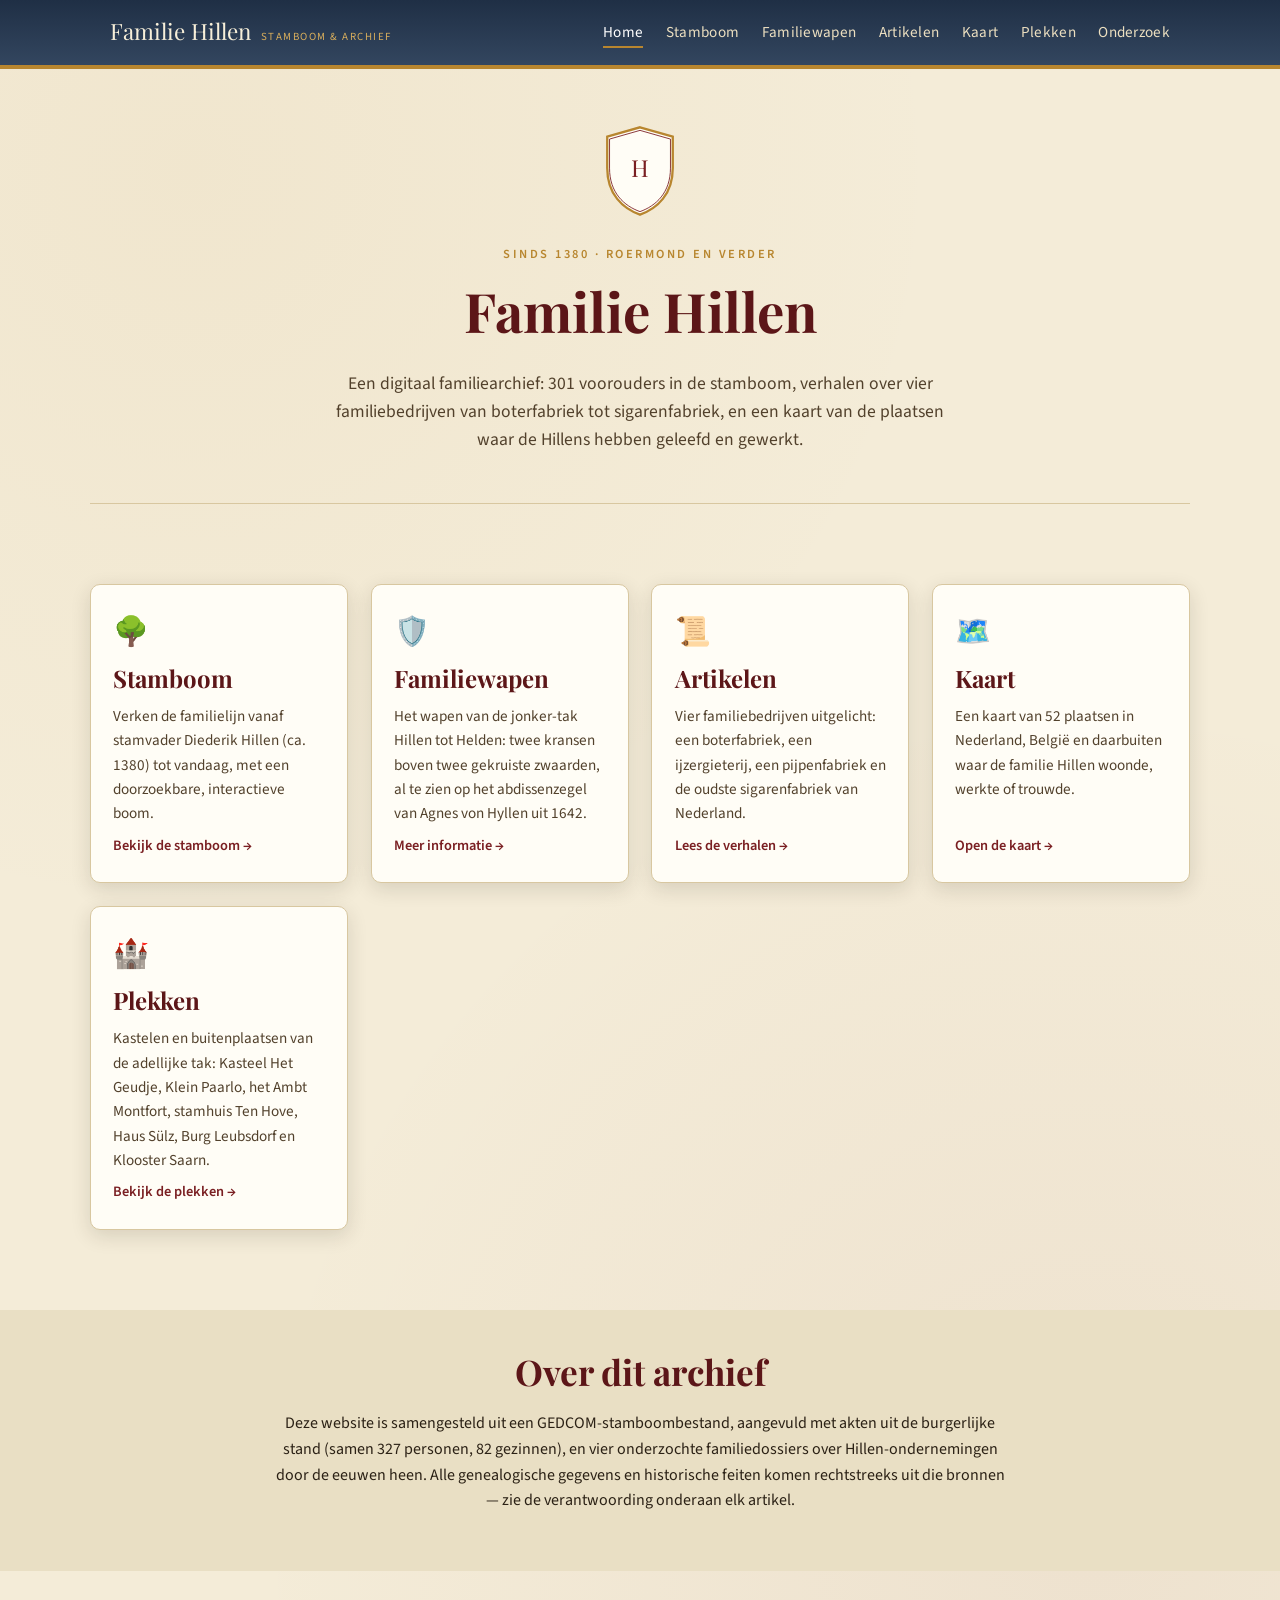
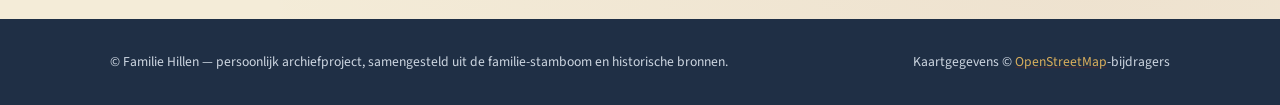
==== commit 8da2ef56: "Add research page link to navigation menu on all pages" ====
--- a/index.html
+++ b/index.html
@@ -24,6 +24,7 @@
         <li><a href="artikelen.html">Artikelen</a></li>
         <li><a href="kaart.html">Kaart</a></li>
         <li><a href="plekken.html">Plekken</a></li>
+        <li><a href="onderzoek.html">Onderzoek</a></li>
       </ul>
     </nav>
   </div>
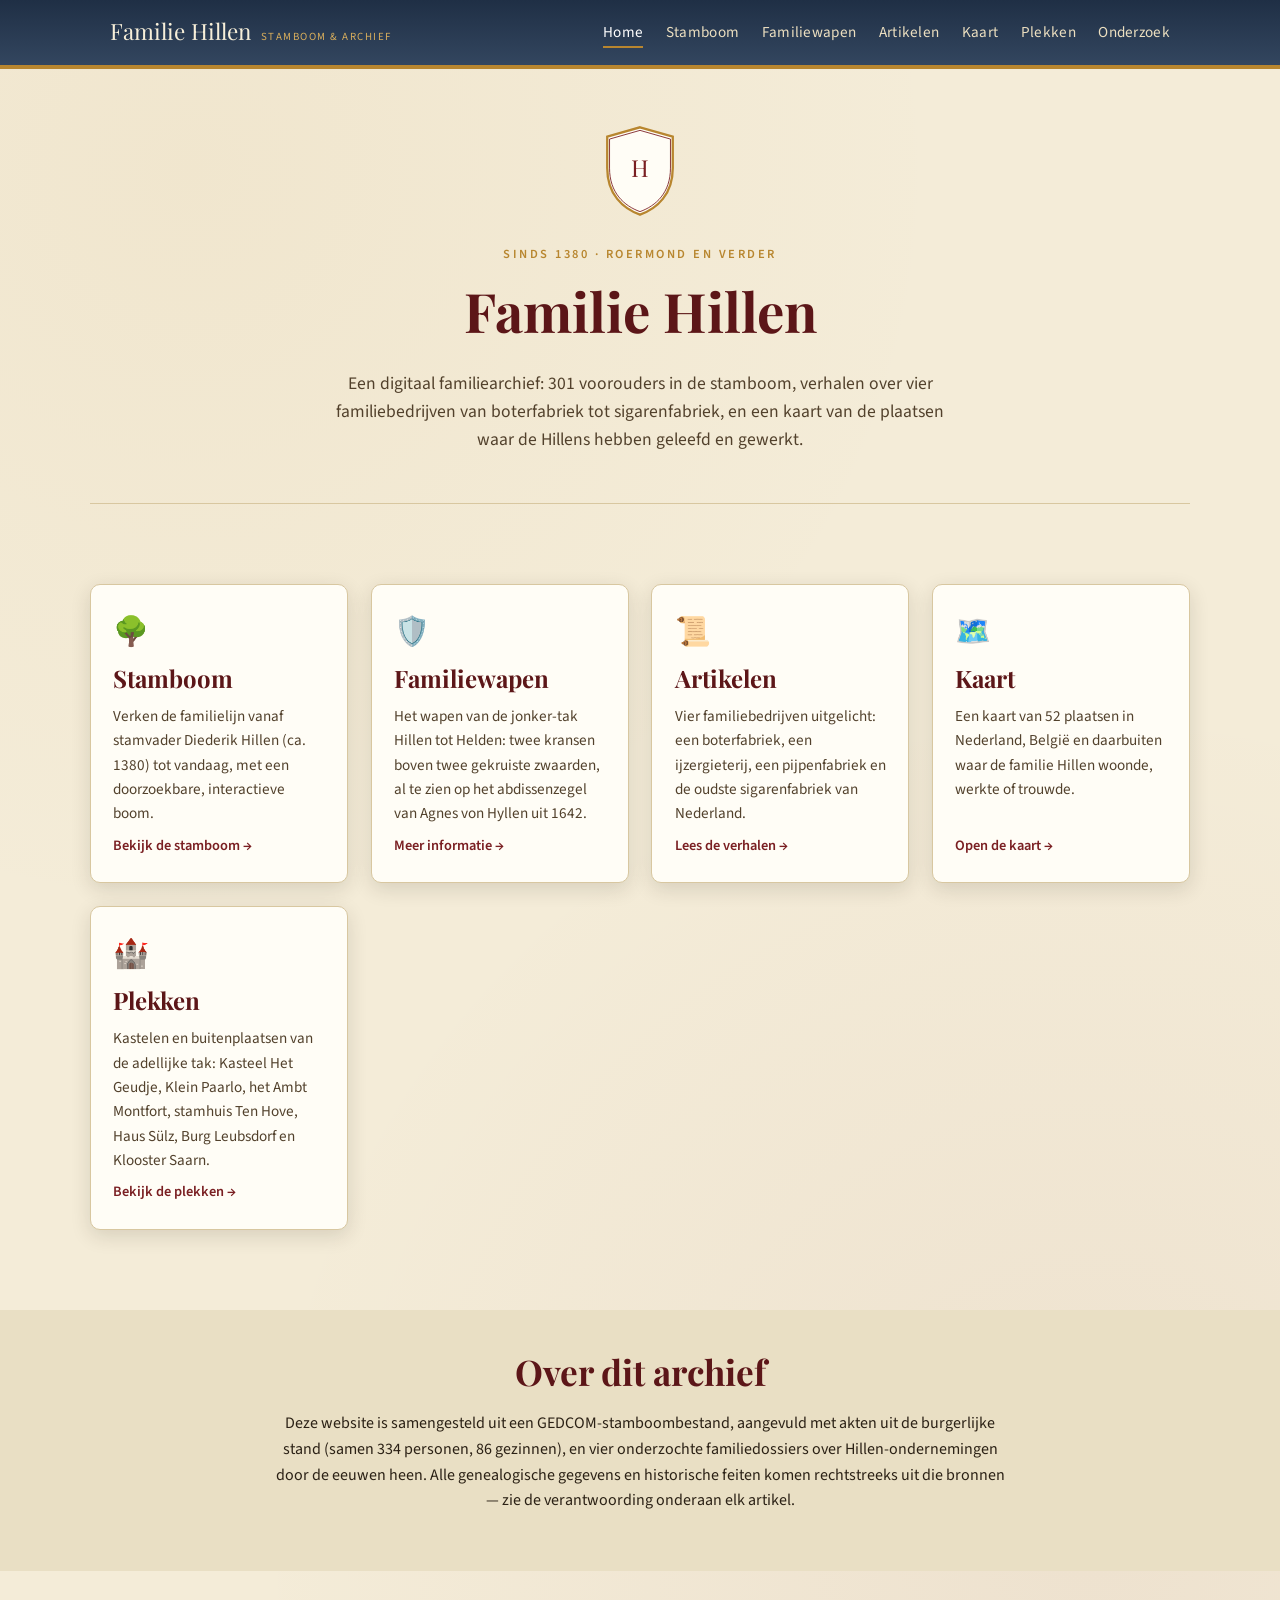
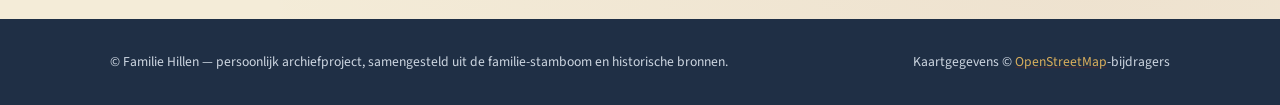
==== commit 30caeb37: "Roermondse tak Johan Hillen de jonge uitgezocht: Christoffelhuis, kinderen en nakomelingen Doopakten" ====
--- a/index.html
+++ b/index.html
@@ -90,7 +90,7 @@
   <div class="container narrow" style="text-align:center;">
     <h2>Over dit archief</h2>
     <p>Deze website is samengesteld uit een GEDCOM-stamboombestand, aangevuld met akten uit de burgerlijke stand
-    (samen 327 personen, 82 gezinnen), en vier onderzochte familiedossiers over Hillen-ondernemingen door de eeuwen
+    (samen 334 personen, 86 gezinnen), en vier onderzochte familiedossiers over Hillen-ondernemingen door de eeuwen
     heen. Alle genealogische gegevens en historische feiten komen rechtstreeks uit die bronnen — zie de
     verantwoording onderaan elk artikel.</p>
   </div>
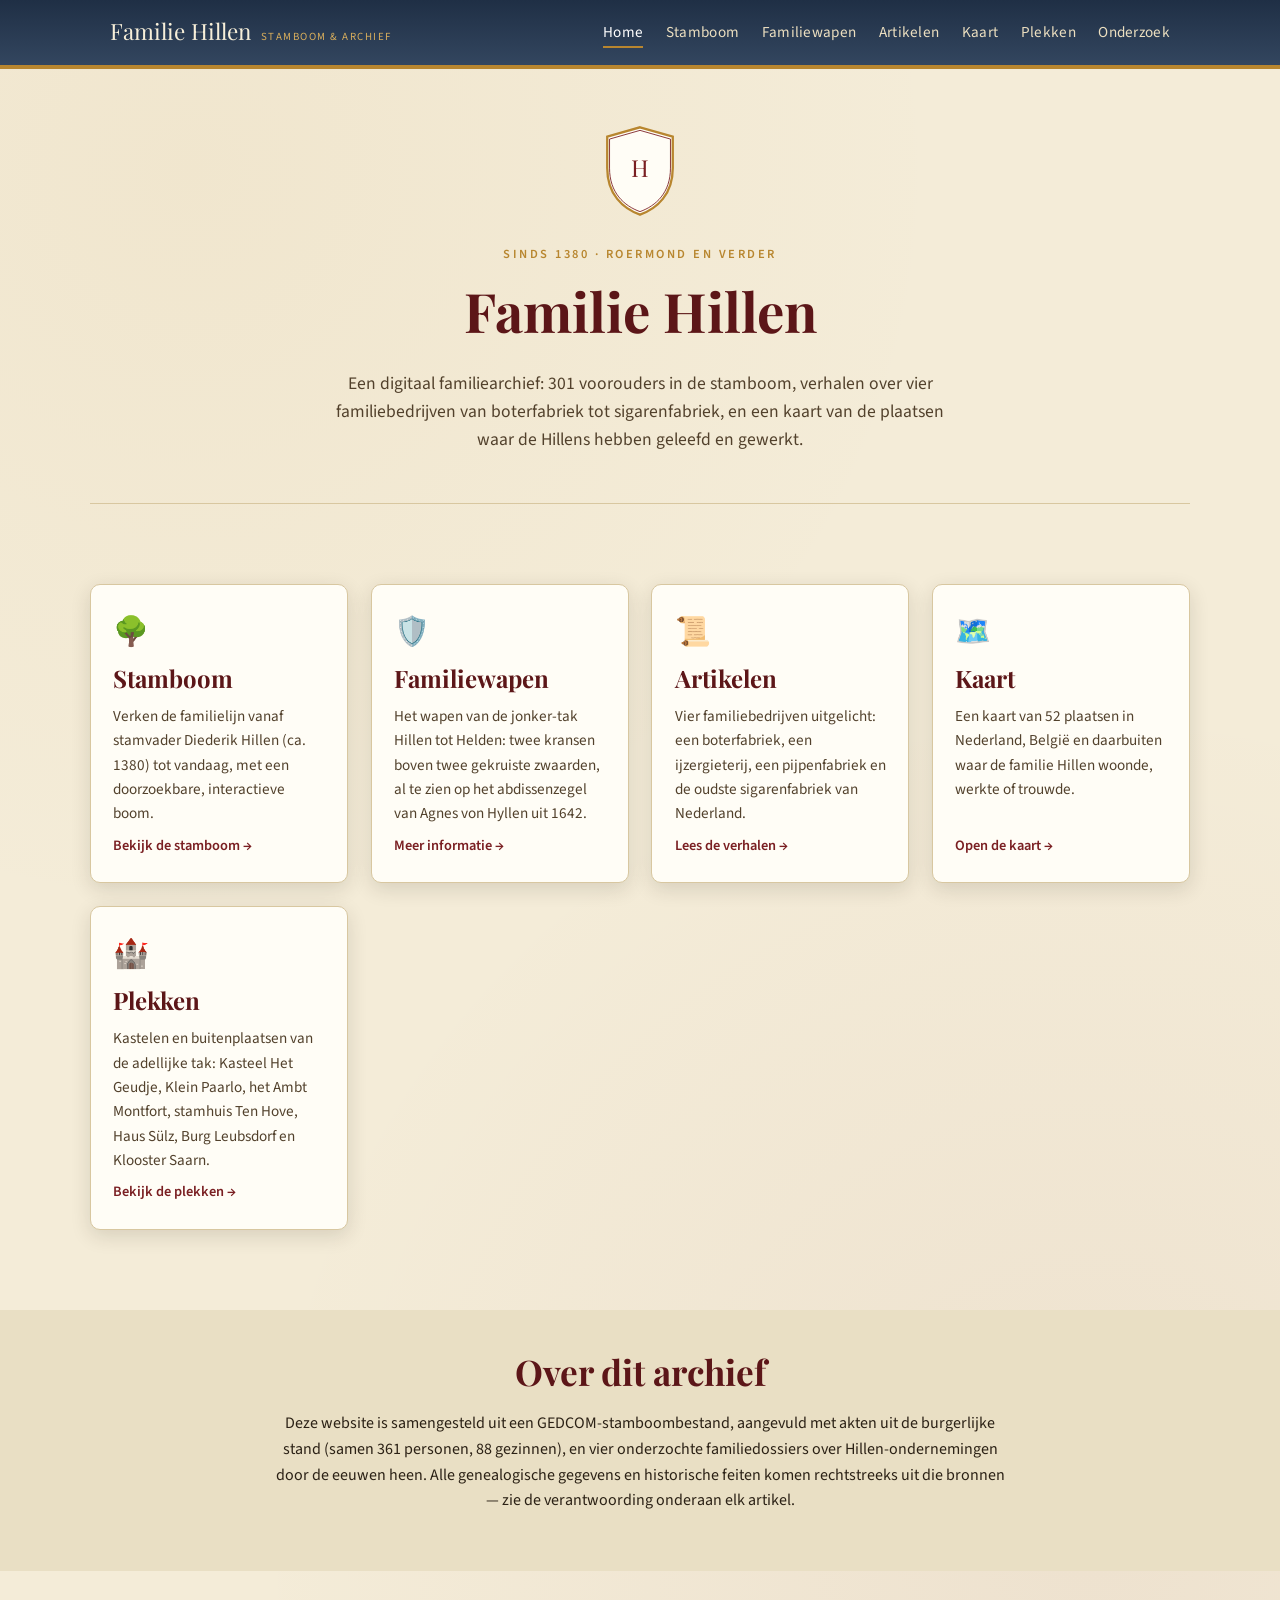
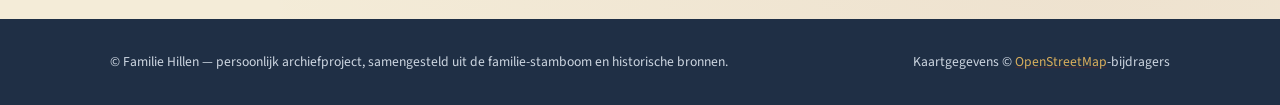
==== commit 160c4792: "Dubbele Dierick (P0276) samengevoegd met Dederik; Roermondse tak doorgetrokken tot Gelder 1784 Toege" ====
--- a/index.html
+++ b/index.html
@@ -90,7 +90,7 @@
   <div class="container narrow" style="text-align:center;">
     <h2>Over dit archief</h2>
     <p>Deze website is samengesteld uit een GEDCOM-stamboombestand, aangevuld met akten uit de burgerlijke stand
-    (samen 334 personen, 86 gezinnen), en vier onderzochte familiedossiers over Hillen-ondernemingen door de eeuwen
+    (samen 361 personen, 88 gezinnen), en vier onderzochte familiedossiers over Hillen-ondernemingen door de eeuwen
     heen. Alle genealogische gegevens en historische feiten komen rechtstreeks uit die bronnen — zie de
     verantwoording onderaan elk artikel.</p>
   </div>
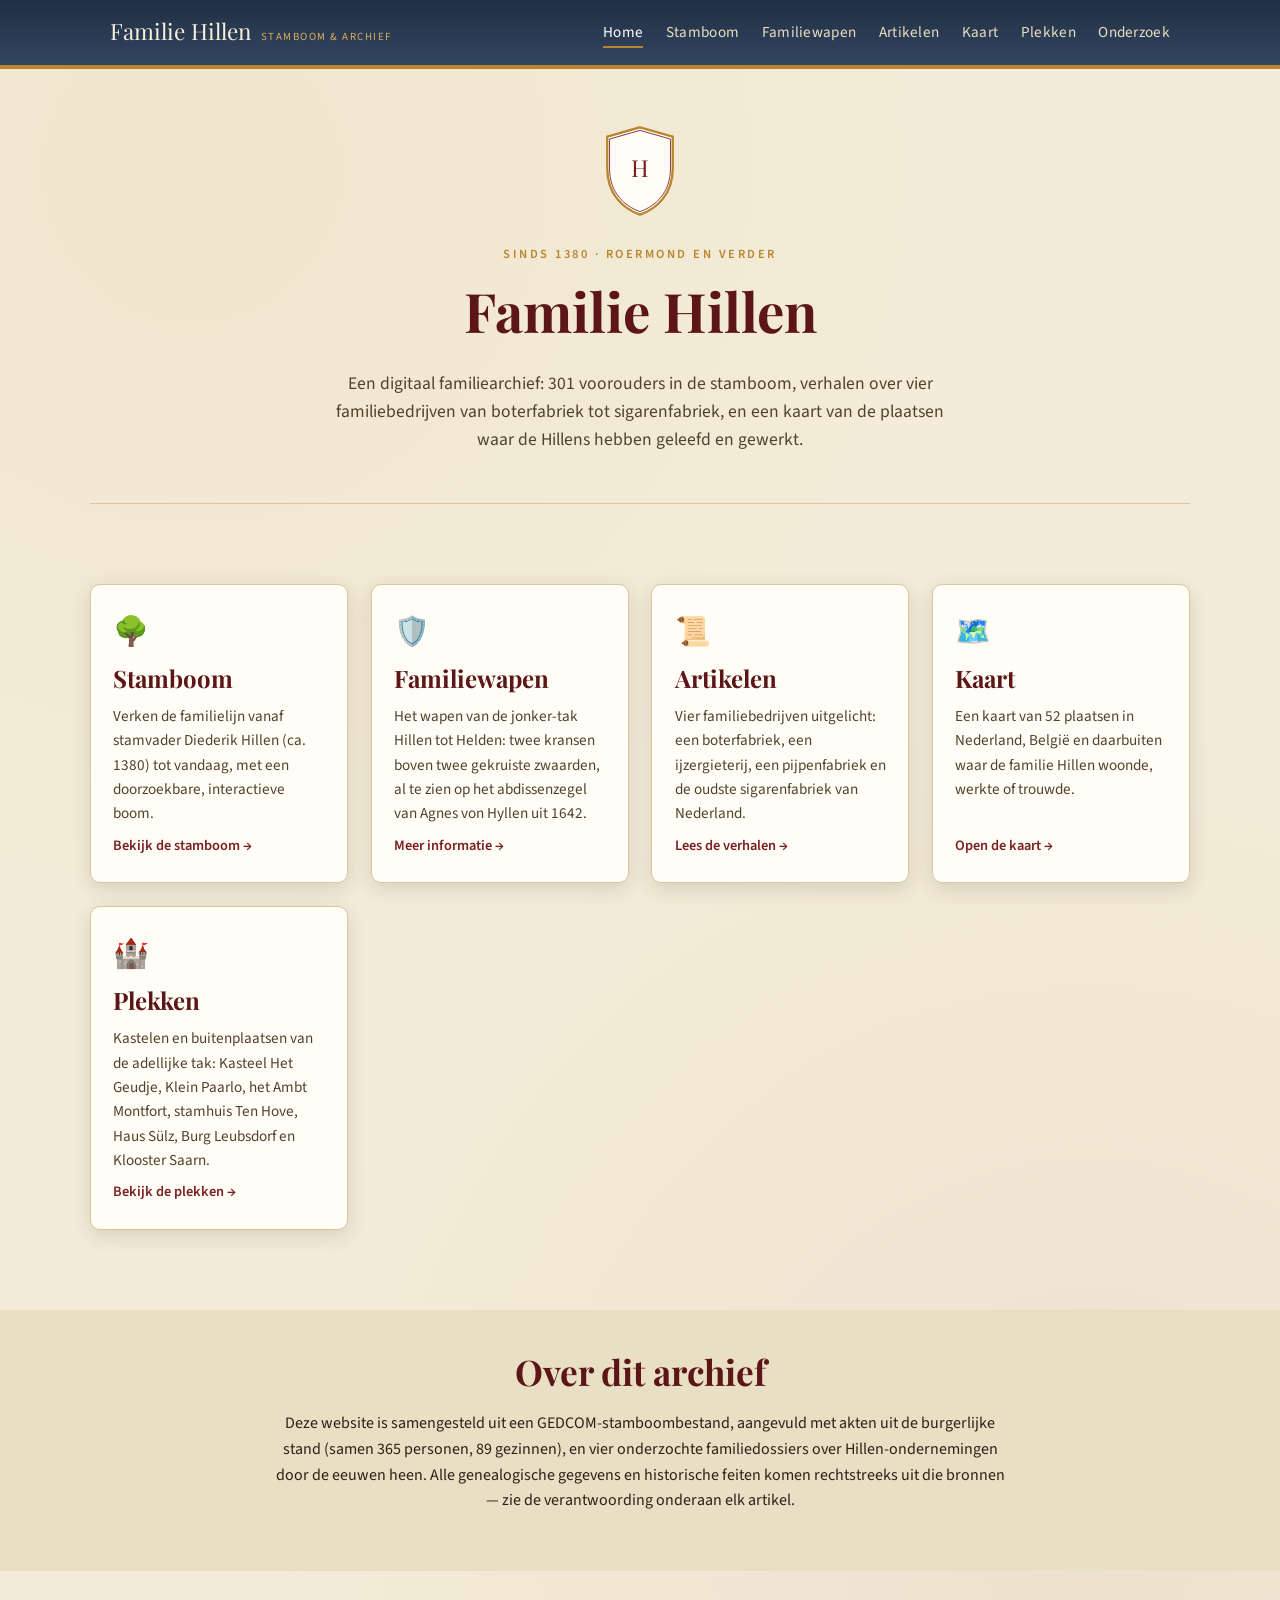
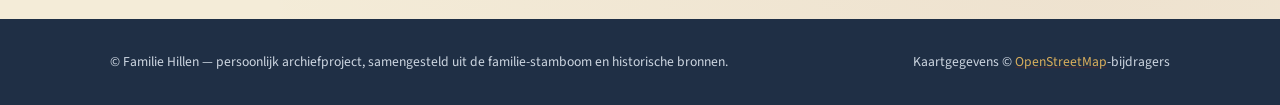
==== commit d89537e8: "Directe Blerickse lijn uitgezocht in de kerkboeken (Land van Kessel) Caspar: 'Wilhelmina Linssen' wa" ====
--- a/index.html
+++ b/index.html
@@ -90,7 +90,7 @@
   <div class="container narrow" style="text-align:center;">
     <h2>Over dit archief</h2>
     <p>Deze website is samengesteld uit een GEDCOM-stamboombestand, aangevuld met akten uit de burgerlijke stand
-    (samen 361 personen, 88 gezinnen), en vier onderzochte familiedossiers over Hillen-ondernemingen door de eeuwen
+    (samen 365 personen, 89 gezinnen), en vier onderzochte familiedossiers over Hillen-ondernemingen door de eeuwen
     heen. Alle genealogische gegevens en historische feiten komen rechtstreeks uit die bronnen — zie de
     verantwoording onderaan elk artikel.</p>
   </div>
--- a/css/style.css
+++ b/css/style.css
@@ -234,8 +234,10 @@
   border-bottom: 4px solid var(--gold);
   background: var(--parchment-dark);
   display: flex;
-  justify-content: center;
-}
+  flex-direction: column;
+  align-items: center;
+}
+.article-hero .caption { align-self: stretch; }
 .article-hero img { width: auto; height: auto; max-width: 100%; max-height: 420px; object-fit: contain; }
 .article-hero .caption {
   font-size: 0.8rem;
@@ -467,6 +469,24 @@
   stroke-width: 2.2px;
 }
 
+/* Nickname (bijnaam), e.g. Johan Hillen (de oude) */
+.node-nick {
+  font-style: italic;
+  font-weight: 400;
+  font-size: 0.85em;
+  fill: var(--ink-soft);
+}
+.detail-nick {
+  font-style: italic;
+  color: var(--ink-soft);
+  margin-top: -0.2rem;
+}
+
+/* Parent link not yet proven by a deed */
+.tree-link.uncertain {
+  stroke-dasharray: 7 6;
+}
+
 /* "Mijn tak" — Thijn's own direct line, root to self. Bold and unmistakable against the thin gray tree links. */
 .tree-node.my-line circle {
   r: 9;
@@ -526,6 +546,16 @@
   border: 1px solid #d88;
   border-left: 4px solid var(--red);
   color: var(--ink);
+}
+.detail-banner.uncertain {
+  background: #f7f7fb;
+  border: 1px dashed var(--ink-soft);
+  border-left: 4px dashed var(--ink-soft);
+  color: var(--ink);
+}
+.uncertain-mark {
+  color: var(--ink-soft);
+  font-style: italic;
 }
 .detail-link, .detail-child-link {
   color: var(--red);
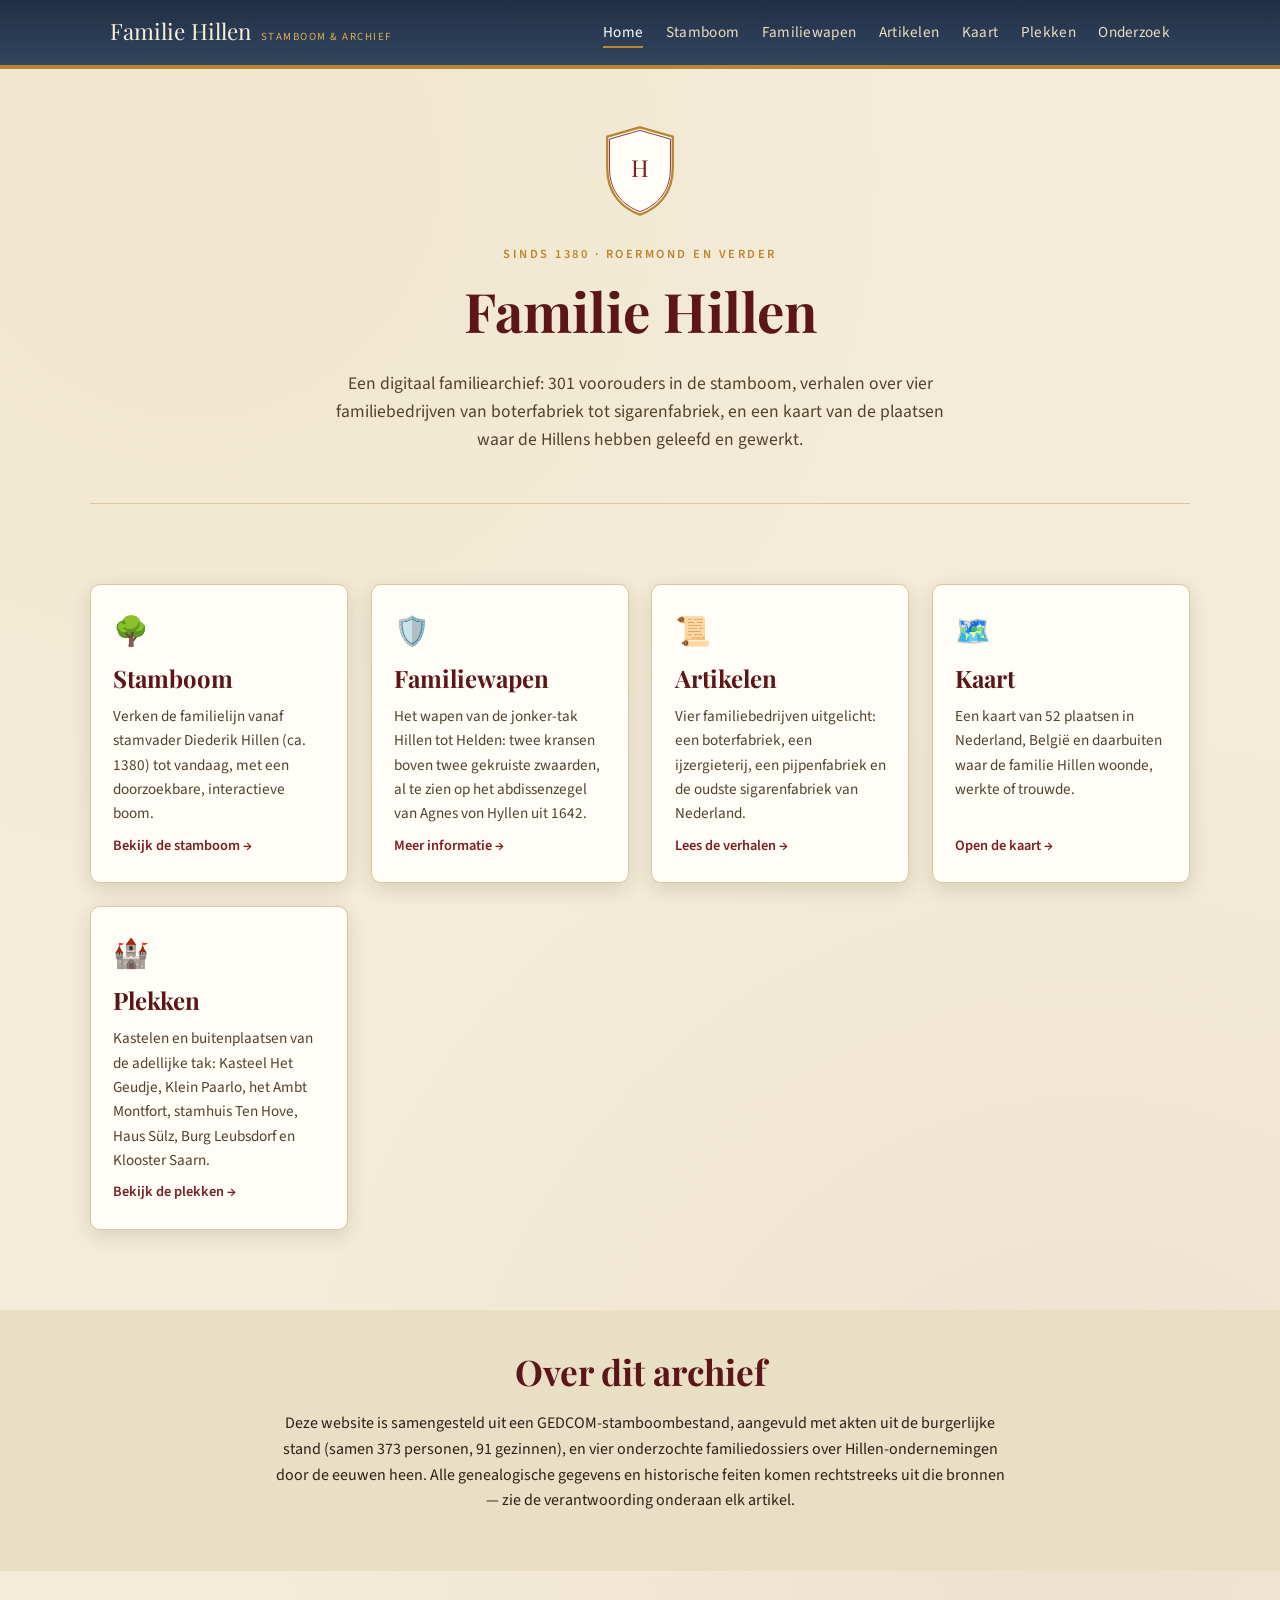
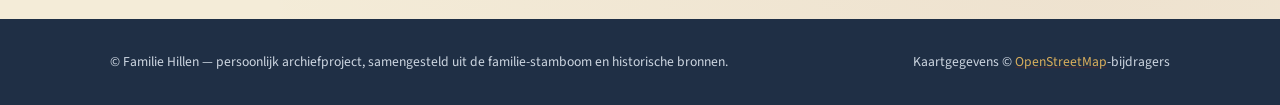
==== commit 63290bdb: "Blerick-kaart, brouwerstak Gerard Hillen, Louis herkend op brandweerfoto 1921 Co-Authored-By: Claude" ====
--- a/index.html
+++ b/index.html
@@ -90,7 +90,7 @@
   <div class="container narrow" style="text-align:center;">
     <h2>Over dit archief</h2>
     <p>Deze website is samengesteld uit een GEDCOM-stamboombestand, aangevuld met akten uit de burgerlijke stand
-    (samen 365 personen, 89 gezinnen), en vier onderzochte familiedossiers over Hillen-ondernemingen door de eeuwen
+    (samen 373 personen, 91 gezinnen), en vier onderzochte familiedossiers over Hillen-ondernemingen door de eeuwen
     heen. Alle genealogische gegevens en historische feiten komen rechtstreeks uit die bronnen — zie de
     verantwoording onderaan elk artikel.</p>
   </div>
